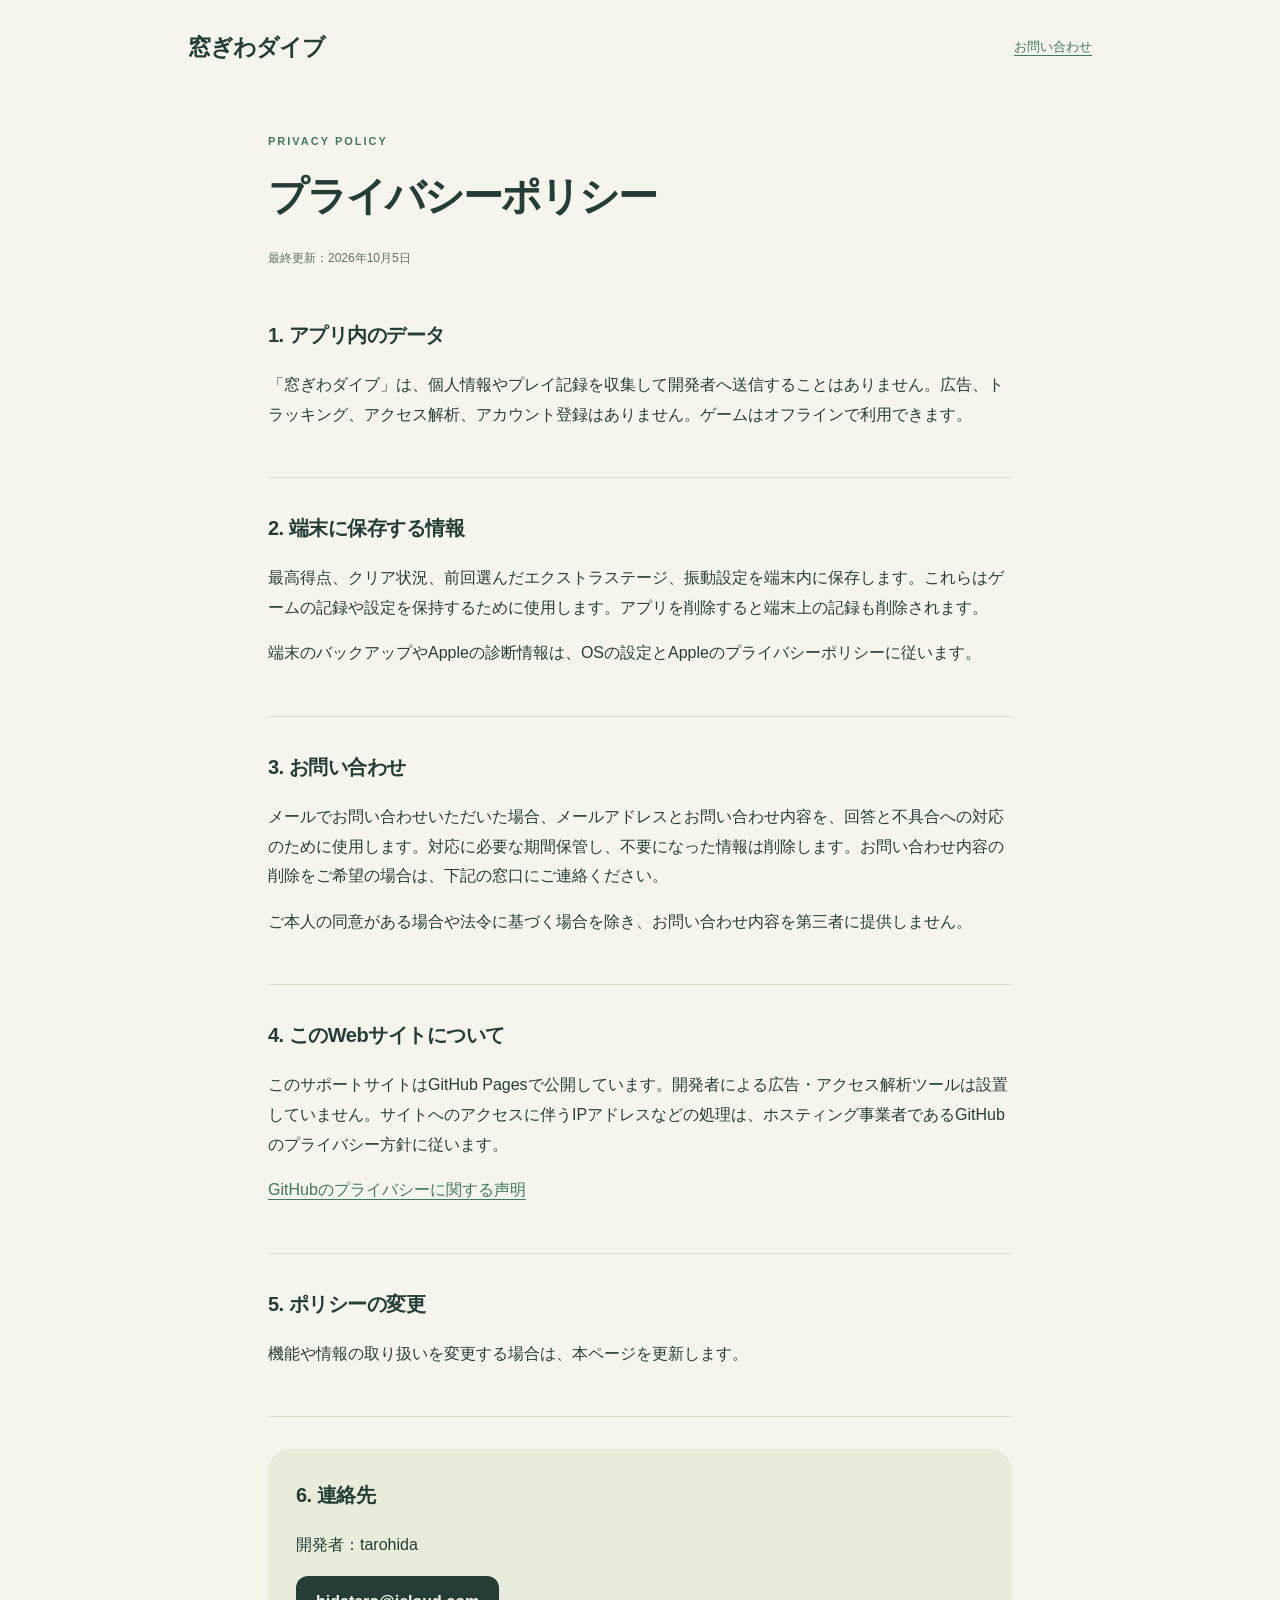
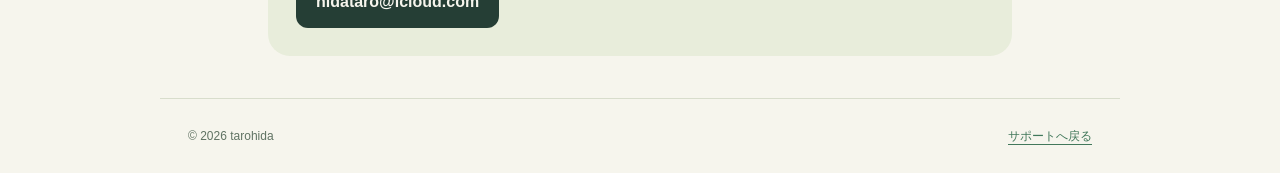
==== privacy.html @ 5f1f616e "Publish WindowDrop support and privacy pages" ====
<!doctype html>
<html lang="ja">
<head>
  <meta charset="utf-8">
  <meta name="viewport" content="width=device-width, initial-scale=1">
  <meta name="description" content="窓ぎわダイブのプライバシーポリシー。ゲームの記録は端末内に保存し、開発者へ送信しません。">
  <title>プライバシーポリシー｜窓ぎわダイブ</title>
  <link rel="stylesheet" href="style.css">
</head>
<body>
  <header><a class="brand" href="./">窓ぎわダイブ</a><nav><a href="./#contact">お問い合わせ</a></nav></header>
  <main class="policy">
    <p class="eyebrow">PRIVACY POLICY</p><h1>プライバシーポリシー</h1><p class="muted">最終更新：2026年10月5日</p>
    <section><h2>1. アプリ内のデータ</h2><p>「窓ぎわダイブ」は、個人情報やプレイ記録を収集して開発者へ送信することはありません。広告、トラッキング、アクセス解析、アカウント登録はありません。ゲームはオフラインで利用できます。</p></section>
    <section><h2>2. 端末に保存する情報</h2><p>最高得点、クリア状況、前回選んだエクストラステージ、振動設定を端末内に保存します。これらはゲームの記録や設定を保持するために使用します。アプリを削除すると端末上の記録も削除されます。</p><p>端末のバックアップやAppleの診断情報は、OSの設定とAppleのプライバシーポリシーに従います。</p></section>
    <section><h2>3. お問い合わせ</h2><p>メールでお問い合わせいただいた場合、メールアドレスとお問い合わせ内容を、回答と不具合への対応のために使用します。対応に必要な期間保管し、不要になった情報は削除します。お問い合わせ内容の削除をご希望の場合は、下記の窓口にご連絡ください。</p><p>ご本人の同意がある場合や法令に基づく場合を除き、お問い合わせ内容を第三者に提供しません。</p></section>
    <section><h2>4. このWebサイトについて</h2><p>このサポートサイトはGitHub Pagesで公開しています。開発者による広告・アクセス解析ツールは設置していません。サイトへのアクセスに伴うIPアドレスなどの処理は、ホスティング事業者であるGitHubのプライバシー方針に従います。</p><p><a href="https://docs.github.com/ja/site-policy/privacy-policies/github-general-privacy-statement">GitHubのプライバシーに関する声明</a></p></section>
    <section><h2>5. ポリシーの変更</h2><p>機能や情報の取り扱いを変更する場合は、本ページを更新します。</p></section>
    <section class="contact"><h2>6. 連絡先</h2><p>開発者：tarohida</p><a class="button" href="mailto:hidataro@icloud.com">hidataro@icloud.com</a></section>
  </main>
  <footer><span>© 2026 tarohida</span><a href="./">サポートへ戻る</a></footer>
</body>
</html>
---- style.css ----
:root{color-scheme:light;--paper:#f6f5ed;--ink:#253e35;--green:#42785b;--line:#d8ddcc;--lime:#d9edab}
*{box-sizing:border-box}html{scroll-behavior:smooth}body{margin:0;background:var(--paper);color:var(--ink);font-family:-apple-system,BlinkMacSystemFont,"Hiragino Kaku Gothic ProN","Yu Gothic",sans-serif;line-height:1.85}a{color:var(--green);text-underline-offset:4px}a:focus-visible,summary:focus-visible{outline:3px solid var(--green);outline-offset:5px}header,footer{max-width:960px;margin:auto;padding:26px 28px;display:flex;justify-content:space-between;align-items:center;gap:20px}.brand{font-size:23px;letter-spacing:-1px;font-weight:900;color:var(--ink);text-decoration:none}nav{display:flex;gap:20px;font-size:13px}main{max-width:800px;margin:0 auto;padding:0 28px 42px}.hero{padding:68px 0 42px}.eyebrow{font-size:11px;letter-spacing:2px;font-weight:800;color:var(--green)}h1{font-size:clamp(32px,6vw,56px);letter-spacing:-2px;line-height:1.35;margin:18px 0 24px}h2{font-size:23px;letter-spacing:-.5px;margin:0 0 16px}p{margin:0 0 16px}section{padding:32px 0;border-bottom:1px solid var(--line)}.tags{display:flex;gap:9px;flex-wrap:wrap;margin-top:25px}.tags span{border-radius:30px;background:var(--lime);padding:5px 13px;font-size:12px;font-weight:700}ol{padding-left:23px}li{padding:5px 0}details{border-top:1px solid var(--line);padding:18px 0}summary{cursor:pointer;font-weight:700}details p{margin:12px 0 0;font-size:14px}.contact{background:#e8eddb;border-radius:22px;margin-top:32px;padding:28px;border:0}.button{display:inline-block;padding:11px 20px;background:var(--ink);color:var(--paper);border-radius:12px;text-decoration:none;font-weight:700;overflow-wrap:anywhere}.policy{padding-top:36px}.policy h1{font-size:clamp(28px,5vw,40px)}.policy h2{font-size:20px}.muted,footer{font-size:12px;color:#607363}footer{border-top:1px solid var(--line)}@media(max-width:480px){header{flex-direction:column;align-items:flex-start;gap:12px;padding:22px 24px}main{padding-left:24px;padding-right:24px}.hero{padding-top:35px}footer{flex-wrap:wrap}.contact{padding:22px}}@media(prefers-reduced-motion:reduce){html{scroll-behavior:auto}}
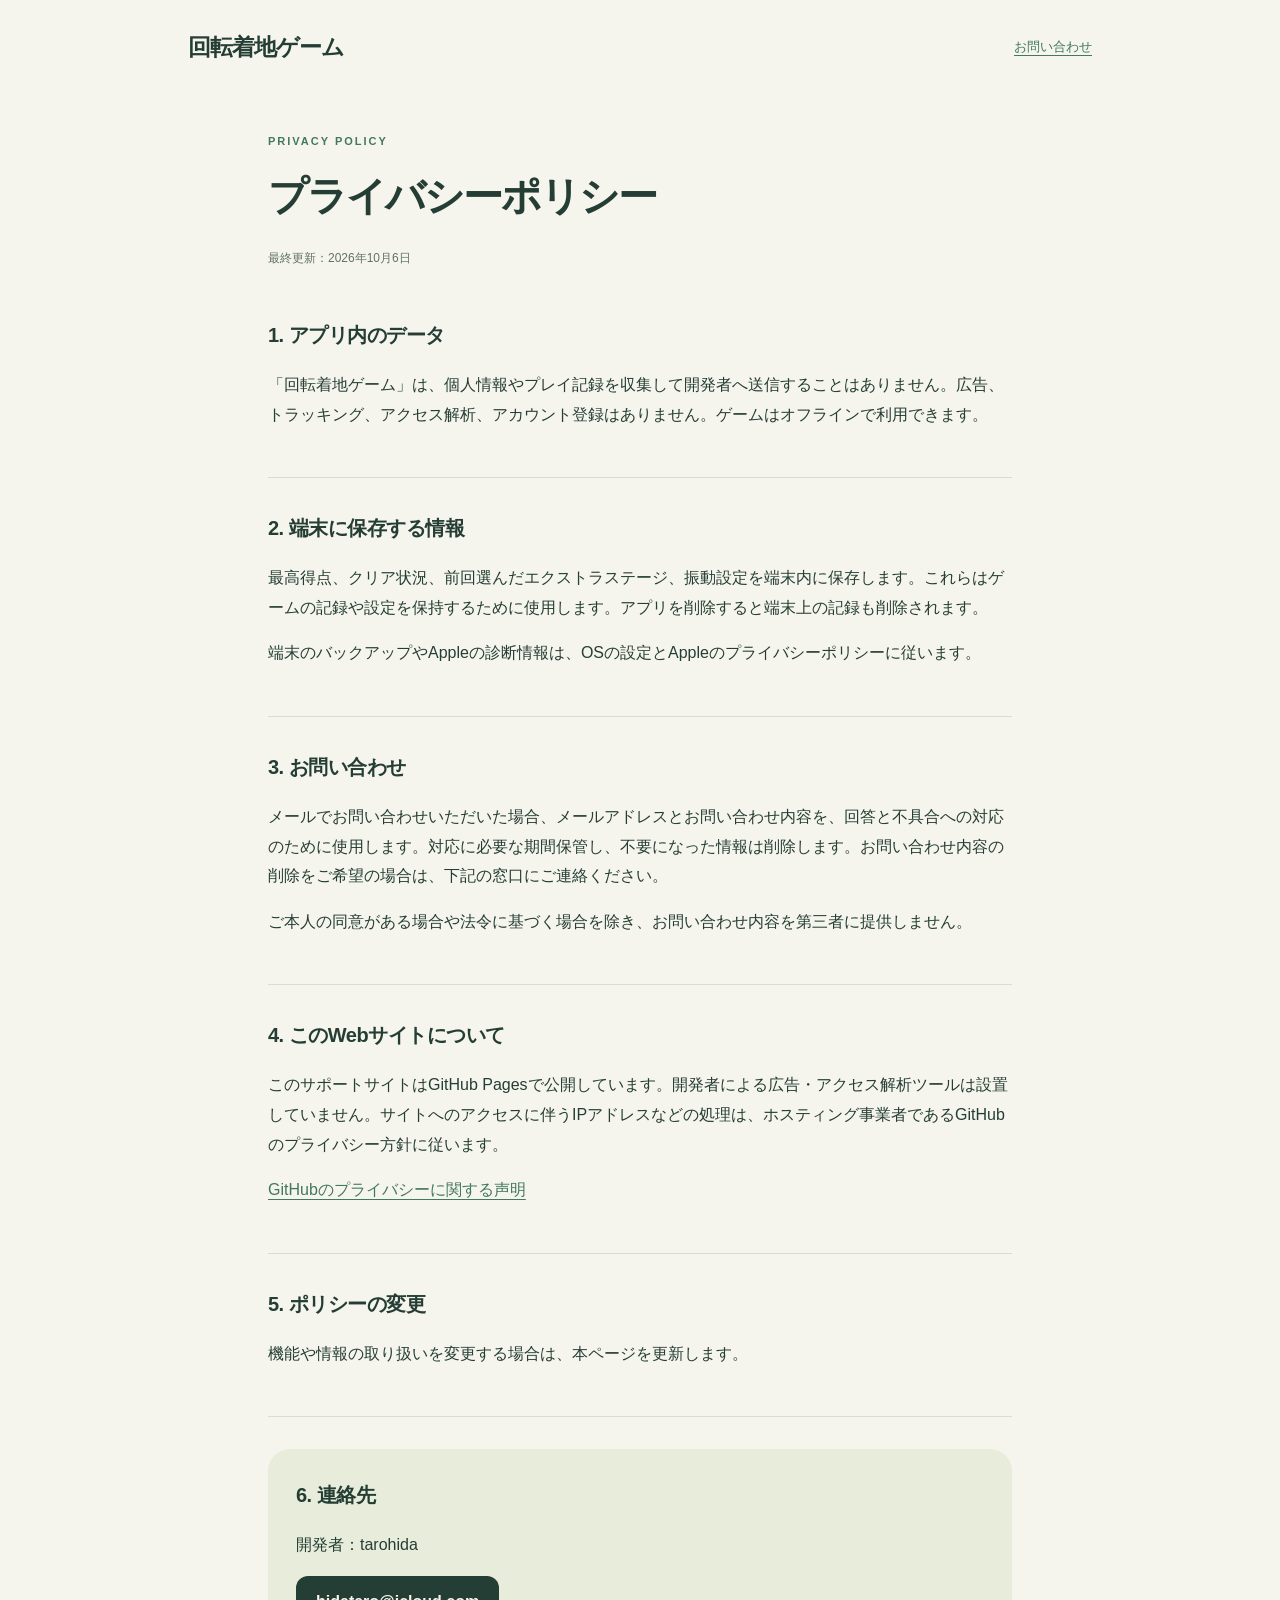
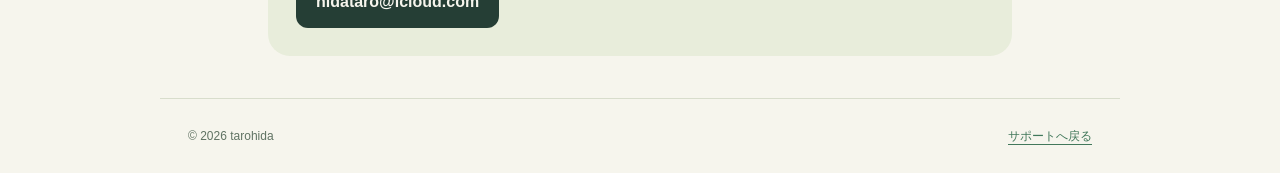
==== commit 2e24d896: "Rename app to Kaiten Chakuchi Game" ====
--- a/privacy.html
+++ b/privacy.html
@@ -3,15 +3,15 @@
 <head>
   <meta charset="utf-8">
   <meta name="viewport" content="width=device-width, initial-scale=1">
-  <meta name="description" content="窓ぎわダイブのプライバシーポリシー。ゲームの記録は端末内に保存し、開発者へ送信しません。">
-  <title>プライバシーポリシー｜窓ぎわダイブ</title>
+  <meta name="description" content="回転着地ゲームのプライバシーポリシー。ゲームの記録は端末内に保存し、開発者へ送信しません。">
+  <title>プライバシーポリシー｜回転着地ゲーム</title>
   <link rel="stylesheet" href="style.css">
 </head>
 <body>
-  <header><a class="brand" href="./">窓ぎわダイブ</a><nav><a href="./#contact">お問い合わせ</a></nav></header>
+  <header><a class="brand" href="./">回転着地ゲーム</a><nav><a href="./#contact">お問い合わせ</a></nav></header>
   <main class="policy">
-    <p class="eyebrow">PRIVACY POLICY</p><h1>プライバシーポリシー</h1><p class="muted">最終更新：2026年10月5日</p>
-    <section><h2>1. アプリ内のデータ</h2><p>「窓ぎわダイブ」は、個人情報やプレイ記録を収集して開発者へ送信することはありません。広告、トラッキング、アクセス解析、アカウント登録はありません。ゲームはオフラインで利用できます。</p></section>
+    <p class="eyebrow">PRIVACY POLICY</p><h1>プライバシーポリシー</h1><p class="muted">最終更新：2026年10月6日</p>
+    <section><h2>1. アプリ内のデータ</h2><p>「回転着地ゲーム」は、個人情報やプレイ記録を収集して開発者へ送信することはありません。広告、トラッキング、アクセス解析、アカウント登録はありません。ゲームはオフラインで利用できます。</p></section>
     <section><h2>2. 端末に保存する情報</h2><p>最高得点、クリア状況、前回選んだエクストラステージ、振動設定を端末内に保存します。これらはゲームの記録や設定を保持するために使用します。アプリを削除すると端末上の記録も削除されます。</p><p>端末のバックアップやAppleの診断情報は、OSの設定とAppleのプライバシーポリシーに従います。</p></section>
     <section><h2>3. お問い合わせ</h2><p>メールでお問い合わせいただいた場合、メールアドレスとお問い合わせ内容を、回答と不具合への対応のために使用します。対応に必要な期間保管し、不要になった情報は削除します。お問い合わせ内容の削除をご希望の場合は、下記の窓口にご連絡ください。</p><p>ご本人の同意がある場合や法令に基づく場合を除き、お問い合わせ内容を第三者に提供しません。</p></section>
     <section><h2>4. このWebサイトについて</h2><p>このサポートサイトはGitHub Pagesで公開しています。開発者による広告・アクセス解析ツールは設置していません。サイトへのアクセスに伴うIPアドレスなどの処理は、ホスティング事業者であるGitHubのプライバシー方針に従います。</p><p><a href="https://docs.github.com/ja/site-policy/privacy-policies/github-general-privacy-statement">GitHubのプライバシーに関する声明</a></p></section>
